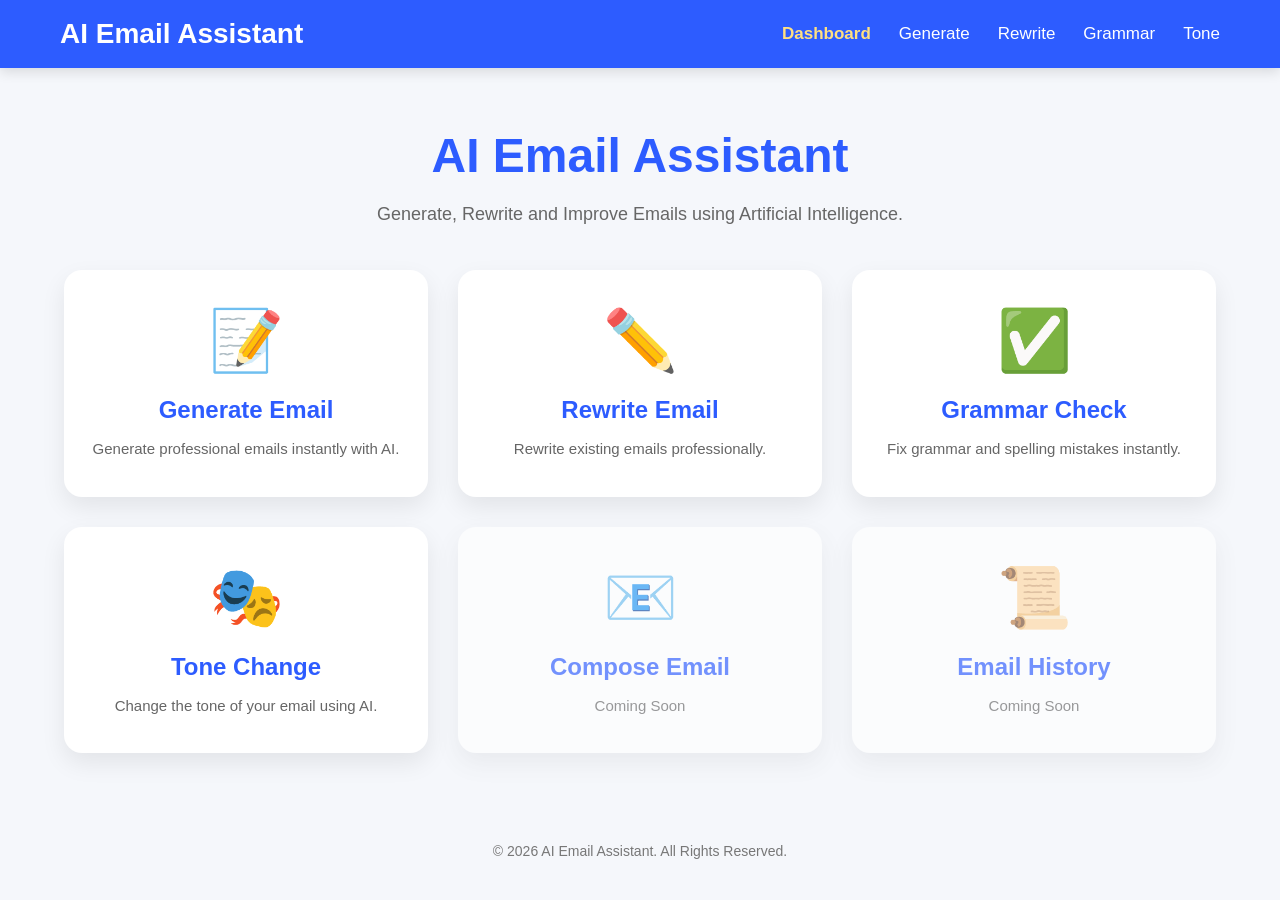
==== frontend/index.html @ d3bc430f "Completed frontend and backend for Tone Change feature" ====
<!DOCTYPE html>
<html lang="en">

<head>
    <meta charset="UTF-8">
    <meta name="viewport" content="width=device-width, initial-scale=1.0">
    <title>AI Email Assistant</title>

    <link rel="stylesheet" href="css/common.css">
    <link rel="stylesheet" href="css/dashboard.css">
</head>

<body>

    <!-- ================= NAVBAR ================= -->

    <nav class="navbar">

        <div class="logo">
            AI Email Assistant
        </div>

        <ul class="nav-links">
            <li><a href="index.html" class="active">Dashboard</a></li>
            <li><a href="email.html">Generate</a></li>
            <li><a href="rewrite.html">Rewrite</a></li>
            <li><a href="grammar.html">Grammar</a></li>
            <li><a href="tone.html">Tone</a></li>
        </ul>

    </nav>

    <!-- ================= HERO ================= -->

    <section class="hero">

        <h1>AI Email Assistant</h1>

        <p>
            Generate, Rewrite and Improve Emails using Artificial Intelligence.
        </p>

    </section>

    <!-- ================= FEATURES ================= -->

    <main class="container">

        <section class="features">

            <a href="email.html" class="feature-card">

                <div class="feature-icon">📝</div>

                <h2>Generate Email</h2>

                <p>
                    Generate professional emails instantly with AI.
                </p>

            </a>

            <a href="rewrite.html" class="feature-card">

                <div class="feature-icon">✏️</div>

                <h2>Rewrite Email</h2>

                <p>
                    Rewrite existing emails professionally.
                </p>

            </a>

            <a href="grammar.html" class="feature-card">

                <div class="feature-icon">✅</div>

                <h2>Grammar Check</h2>

                <p>
                    Fix grammar and spelling mistakes instantly.
                </p>

            </a>

            <a href="tone.html" class="feature-card">
                <div class="feature-icon">🎭</div>
                <h2>Tone Change</h2>
                <p>Change the tone of your email using AI.</p>
            </a>

            <div class="feature-card disabled">

                <div class="feature-icon">📧</div>

                <h2>Compose Email</h2>

                <p>
                    Coming Soon
                </p>

            </div>

            <div class="feature-card disabled">

                <div class="feature-icon">📜</div>

                <h2>Email History</h2>

                <p>
                    Coming Soon
                </p>

            </div>

        </section>

    </main>

    <!-- ================= FOOTER ================= -->

    <footer>

        <p>

            © 2026 AI Email Assistant. All Rights Reserved.

        </p>

    </footer>

    <script src="js/common.js"></script>
    <script src="js/dashboard.js"></script>

</body>

</html>
---- frontend/css/common.css ----
/* ===================================
   RESET
=================================== */

*{
    margin:0;
    padding:0;
    box-sizing:border-box;
    font-family:"Segoe UI", Tahoma, Geneva, Verdana, sans-serif;
}

html{
    scroll-behavior:smooth;
}

body{
    background:#f5f7fb;
    color:#333;
}

/* ===================================
   NAVBAR
=================================== */

.navbar{

    width:100%;

    background:#2d5cff;

    display:flex;

    justify-content:space-between;

    align-items:center;

    padding:18px 60px;

    box-shadow:0 4px 12px rgba(0,0,0,.12);

    position:sticky;

    top:0;

    z-index:999;

}

.logo{

    color:#fff;

    font-size:28px;

    font-weight:700;

}

.nav-links{

    display:flex;

    list-style:none;

    gap:28px;

}

.nav-links li{

    list-style:none;

}

.nav-links a{

    color:white;

    text-decoration:none;

    font-size:17px;

    transition:.3s;

}

.nav-links a:hover{

    color:#ffe082;

}

.nav-links a.active{

    color:#ffe082;

    font-weight:bold;

}

/* ===================================
   CONTAINER
=================================== */

.container{

    width:90%;

    max-width:1200px;

    margin:0 auto;

}

/* ===================================
   CARD
=================================== */

.card{

    background:white;

    border-radius:18px;

    box-shadow:0 8px 25px rgba(0,0,0,.08);

    padding:30px;

}

/* ===================================
   TITLES
=================================== */

.page-title{

    font-size:38px;

    color:#2d5cff;

    margin-bottom:10px;

    text-align:center;

}

.page-subtitle{

    text-align:center;

    color:#666;

    margin-bottom:35px;

    line-height:1.7;

}

.section-title{

    color:#2d5cff;

    margin-bottom:25px;

}

/* ===================================
   FORM
=================================== */

.form-group{

    margin-bottom:20px;

}

.form-group label{

    display:block;

    margin-bottom:8px;

    font-weight:600;

}

input,
select,
textarea{

    width:100%;

    padding:14px;

    border:1px solid #d9d9d9;

    border-radius:10px;

    outline:none;

    font-size:16px;

    transition:.3s;

}

input:focus,
select:focus,
textarea:focus{

    border-color:#2d5cff;

    box-shadow:0 0 8px rgba(45,92,255,.18);

}

textarea{

    resize:vertical;

    min-height:180px;

}

/* ===================================
   BUTTON
=================================== */

.btn{

    width:100%;

    background:#2d5cff;

    color:white;

    border:none;

    padding:15px;

    border-radius:10px;

    font-size:16px;

    cursor:pointer;

    transition:.3s;

}

.btn:hover{

    background:#2048da;

}

.btn:disabled{

    background:#b6c0db;

    cursor:not-allowed;

}

/* ===================================
   FOOTER
=================================== */

footer{

    text-align:center;

    padding:30px;

    color:#777;

    font-size:14px;

}

/* ===================================
   RESPONSIVE
=================================== */

@media(max-width:768px){

    .navbar{

        flex-direction:column;

        gap:18px;

        padding:20px;

    }

    .nav-links{

        flex-wrap:wrap;

        justify-content:center;

        gap:18px;

    }

    .page-title{

        font-size:30px;

    }

}
---- frontend/css/dashboard.css ----
/* ===========================
   HERO SECTION
=========================== */

.hero{
    width:90%;
    max-width:1200px;
    margin:60px auto 40px;
    text-align:center;
}

.hero h1{
    font-size:48px;
    color:#2d5cff;
    margin-bottom:15px;
}

.hero p{
    font-size:18px;
    color:#666;
    max-width:700px;
    margin:auto;
    line-height:1.8;
}

/* ===========================
   FEATURES GRID
=========================== */

.features{

    display:grid;

    grid-template-columns:repeat(auto-fit,minmax(280px,1fr));

    gap:30px;

    margin-bottom:60px;

}

/* ===========================
   FEATURE CARD
=========================== */

.feature-card{

    background:#fff;

    border-radius:18px;

    padding:35px 25px;

    text-align:center;

    text-decoration:none;

    color:#333;

    box-shadow:0 10px 25px rgba(0,0,0,.08);

    transition:.35s;

    display:flex;

    flex-direction:column;

    justify-content:center;

    align-items:center;

}

.feature-card:hover{

    transform:translateY(-10px);

    box-shadow:0 20px 40px rgba(0,0,0,.15);

}

.feature-icon{

    font-size:60px;

    margin-bottom:20px;

}

.feature-card h2{

    color:#2d5cff;

    margin-bottom:12px;

    font-size:24px;

}

.feature-card p{

    color:#666;

    line-height:1.7;

    font-size:15px;

}

/* ===========================
   COMING SOON
=========================== */

.disabled{

    opacity:.65;

    cursor:not-allowed;

}

.disabled:hover{

    transform:none;

    box-shadow:0 10px 25px rgba(0,0,0,.08);

}

/* ===========================
   RESPONSIVE
=========================== */

@media(max-width:768px){

    .hero{

        margin-top:40px;

    }

    .hero h1{

        font-size:36px;

    }

    .hero p{

        font-size:16px;

    }

}
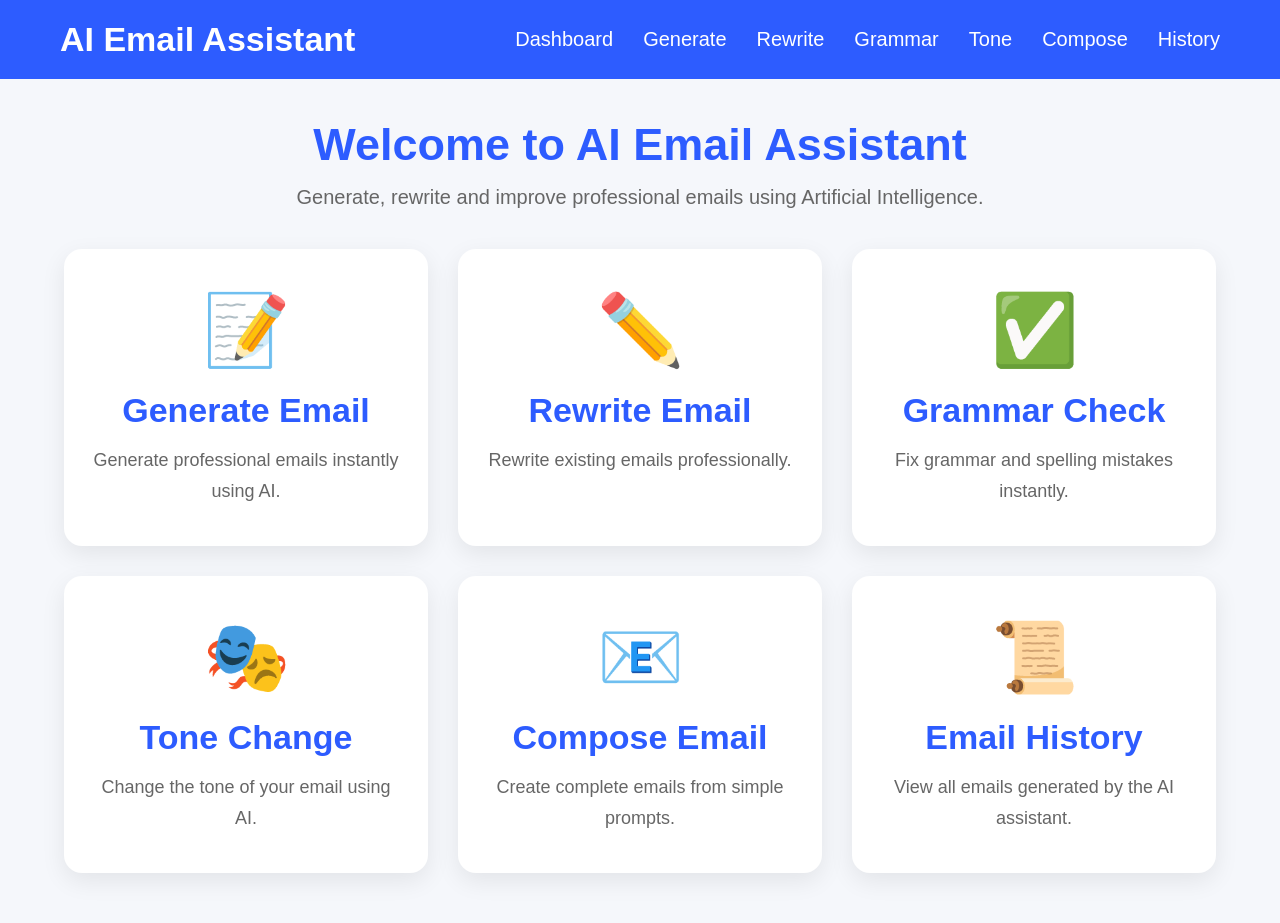
==== commit 2932e102: "Added compose and history to the project" ====
--- a/frontend/index.html
+++ b/frontend/index.html
@@ -2,17 +2,23 @@
 <html lang="en">
 
 <head>
+
     <meta charset="UTF-8">
-    <meta name="viewport" content="width=device-width, initial-scale=1.0">
+
+    <meta name="viewport"
+          content="width=device-width, initial-scale=1.0">
+
     <title>AI Email Assistant</title>
 
-    <link rel="stylesheet" href="css/common.css">
     <link rel="stylesheet" href="css/dashboard.css">
+
 </head>
 
 <body>
 
-    <!-- ================= NAVBAR ================= -->
+    <!-- =======================
+         Navigation Bar
+    ======================== -->
 
     <nav class="navbar">
 
@@ -21,117 +27,165 @@
         </div>
 
         <ul class="nav-links">
-            <li><a href="index.html" class="active">Dashboard</a></li>
-            <li><a href="email.html">Generate</a></li>
-            <li><a href="rewrite.html">Rewrite</a></li>
-            <li><a href="grammar.html">Grammar</a></li>
-            <li><a href="tone.html">Tone</a></li>
+
+            <li>
+                <a href="index.html">Dashboard</a>
+            </li>
+
+            <li>
+                <a href="email.html">Generate</a>
+            </li>
+
+            <li>
+                <a href="rewrite.html">Rewrite</a>
+            </li>
+
+            <li>
+                <a href="grammar.html">Grammar</a>
+            </li>
+
+            <li>
+                <a href="tone.html">Tone</a>
+            </li>
+
+            <li>
+                <a href="compose.html">Compose</a>
+            </li>
+
+            <li>
+                <a href="history.html">History</a>
+            </li>
+
         </ul>
 
     </nav>
 
-    <!-- ================= HERO ================= -->
+    <!-- =======================
+         Hero Section
+    ======================== -->
 
     <section class="hero">
 
-        <h1>AI Email Assistant</h1>
+        <h1>Welcome to AI Email Assistant</h1>
 
         <p>
-            Generate, Rewrite and Improve Emails using Artificial Intelligence.
+
+            Generate, rewrite and improve professional emails
+            using Artificial Intelligence.
+
         </p>
 
     </section>
 
-    <!-- ================= FEATURES ================= -->
+    <!-- =======================
+         Dashboard Cards
+    ======================== -->
 
-    <main class="container">
+    <main class="dashboard">
 
-        <section class="features">
+        <!-- Generate -->
 
-            <a href="email.html" class="feature-card">
+        <div class="card"
+             onclick="window.location.href='email.html'">
 
-                <div class="feature-icon">📝</div>
+            <div class="card-icon">📝</div>
 
-                <h2>Generate Email</h2>
+            <h2>Generate Email</h2>
 
-                <p>
-                    Generate professional emails instantly with AI.
-                </p>
+            <p>
 
-            </a>
+                Generate professional emails instantly using AI.
 
-            <a href="rewrite.html" class="feature-card">
+            </p>
 
-                <div class="feature-icon">✏️</div>
+        </div>
 
-                <h2>Rewrite Email</h2>
+        <!-- Rewrite -->
 
-                <p>
-                    Rewrite existing emails professionally.
-                </p>
+        <div class="card"
+             onclick="window.location.href='rewrite.html'">
 
-            </a>
+            <div class="card-icon">✏️</div>
 
-            <a href="grammar.html" class="feature-card">
+            <h2>Rewrite Email</h2>
 
-                <div class="feature-icon">✅</div>
+            <p>
 
-                <h2>Grammar Check</h2>
+                Rewrite existing emails professionally.
 
-                <p>
-                    Fix grammar and spelling mistakes instantly.
-                </p>
+            </p>
 
-            </a>
+        </div>
 
-            <a href="tone.html" class="feature-card">
-                <div class="feature-icon">🎭</div>
-                <h2>Tone Change</h2>
-                <p>Change the tone of your email using AI.</p>
-            </a>
+        <!-- Grammar -->
 
-            <div class="feature-card disabled">
+        <div class="card"
+             onclick="window.location.href='grammar.html'">
 
-                <div class="feature-icon">📧</div>
+            <div class="card-icon">✅</div>
 
-                <h2>Compose Email</h2>
+            <h2>Grammar Check</h2>
 
-                <p>
-                    Coming Soon
-                </p>
+            <p>
 
-            </div>
+                Fix grammar and spelling mistakes instantly.
 
-            <div class="feature-card disabled">
+            </p>
 
-                <div class="feature-icon">📜</div>
+        </div>
 
-                <h2>Email History</h2>
+        <!-- Tone -->
 
-                <p>
-                    Coming Soon
-                </p>
+        <div class="card"
+             onclick="window.location.href='tone.html'">
 
-            </div>
+            <div class="card-icon">🎭</div>
 
-        </section>
+            <h2>Tone Change</h2>
+
+            <p>
+
+                Change the tone of your email using AI.
+
+            </p>
+
+        </div>
+
+        <!-- Compose -->
+
+        <div class="card"
+             onclick="window.location.href='compose.html'">
+
+            <div class="card-icon">📧</div>
+
+            <h2>Compose Email</h2>
+
+            <p>
+
+                Create complete emails from simple prompts.
+
+            </p>
+
+        </div>
+
+        <!-- History -->
+
+        <div class="card"
+             onclick="window.location.href='history.html'">
+
+            <div class="card-icon">📜</div>
+
+            <h2>Email History</h2>
+
+            <p>
+
+                View all emails generated by the AI assistant.
+
+            </p>
+
+        </div>
 
     </main>
-
-    <!-- ================= FOOTER ================= -->
-
-    <footer>
-
-        <p>
-
-            © 2026 AI Email Assistant. All Rights Reserved.
-
-        </p>
-
-    </footer>
-
-    <script src="js/common.js"></script>
-    <script src="js/dashboard.js"></script>
 
 </body>
 
--- a/frontend/css/dashboard.css
+++ b/frontend/css/dashboard.css
@@ -1,154 +1,146 @@
-/* ===========================
-   HERO SECTION
-=========================== */
+/* ==========================
+   RESET
+========================== */
+
+*{
+    margin:0;
+    padding:0;
+    box-sizing:border-box;
+    font-family:Arial, Helvetica, sans-serif;
+}
+
+body{
+    background:#f5f7fb;
+}
+
+/* ==========================
+   NAVBAR
+========================== */
+
+.navbar{
+    background:#2d5cff;
+    color:white;
+    display:flex;
+    justify-content:space-between;
+    align-items:center;
+    padding:20px 60px;
+}
+
+.logo{
+    font-size:34px;
+    font-weight:bold;
+}
+
+.nav-links{
+    list-style:none;
+    display:flex;
+    gap:30px;
+}
+
+.nav-links a{
+    color:white;
+    text-decoration:none;
+    font-size:20px;
+    transition:.3s;
+}
+
+.nav-links a:hover{
+    color:#ffd54f;
+}
+
+/* ==========================
+   HERO
+========================== */
 
 .hero{
-    width:90%;
-    max-width:1200px;
-    margin:60px auto 40px;
     text-align:center;
+    margin:40px 0;
 }
 
 .hero h1{
-    font-size:48px;
+    font-size:45px;
     color:#2d5cff;
     margin-bottom:15px;
 }
 
 .hero p{
-    font-size:18px;
+    font-size:20px;
     color:#666;
-    max-width:700px;
-    margin:auto;
-    line-height:1.8;
 }
 
-/* ===========================
-   FEATURES GRID
-=========================== */
+/* ==========================
+   DASHBOARD
+========================== */
 
-.features{
-
+.dashboard{
+    width:90%;
+    max-width:1300px;
+    margin:auto;
     display:grid;
-
-    grid-template-columns:repeat(auto-fit,minmax(280px,1fr));
-
+    grid-template-columns:repeat(auto-fit,minmax(320px,1fr));
     gap:30px;
-
-    margin-bottom:60px;
-
+    padding-bottom:50px;
 }
 
-/* ===========================
-   FEATURE CARD
-=========================== */
+/* ==========================
+   CARD
+========================== */
 
-.feature-card{
-
-    background:#fff;
-
+.card{
+    background:white;
     border-radius:18px;
-
-    padding:35px 25px;
-
+    padding:40px 25px;
     text-align:center;
-
-    text-decoration:none;
-
-    color:#333;
-
-    box-shadow:0 10px 25px rgba(0,0,0,.08);
-
-    transition:.35s;
-
-    display:flex;
-
-    flex-direction:column;
-
-    justify-content:center;
-
-    align-items:center;
-
+    cursor:pointer;
+    transition:.3s;
+    box-shadow:0 8px 25px rgba(0,0,0,.08);
 }
 
-.feature-card:hover{
-
-    transform:translateY(-10px);
-
-    box-shadow:0 20px 40px rgba(0,0,0,.15);
-
+.card:hover{
+    transform:translateY(-8px);
+    box-shadow:0 18px 40px rgba(0,0,0,.15);
 }
 
-.feature-icon{
-
-    font-size:60px;
-
+.card-icon{
+    font-size:70px;
     margin-bottom:20px;
-
 }
 
-.feature-card h2{
-
+.card h2{
     color:#2d5cff;
-
-    margin-bottom:12px;
-
-    font-size:24px;
-
+    margin-bottom:15px;
+    font-size:34px;
 }
 
-.feature-card p{
-
+.card p{
     color:#666;
-
+    font-size:18px;
     line-height:1.7;
-
-    font-size:15px;
-
 }
 
-/* ===========================
-   COMING SOON
-=========================== */
-
-.disabled{
-
-    opacity:.65;
-
-    cursor:not-allowed;
-
-}
-
-.disabled:hover{
-
-    transform:none;
-
-    box-shadow:0 10px 25px rgba(0,0,0,.08);
-
-}
-
-/* ===========================
-   RESPONSIVE
-=========================== */
+/* ==========================
+   MOBILE
+========================== */
 
 @media(max-width:768px){
 
-    .hero{
+.navbar{
+    flex-direction:column;
+    gap:20px;
+    padding:20px;
+}
 
-        margin-top:40px;
+.nav-links{
+    flex-wrap:wrap;
+    justify-content:center;
+}
 
-    }
+.hero h1{
+    font-size:35px;
+}
 
-    .hero h1{
-
-        font-size:36px;
-
-    }
-
-    .hero p{
-
-        font-size:16px;
-
-    }
+.hero p{
+    font-size:17px;
+}
 
 }
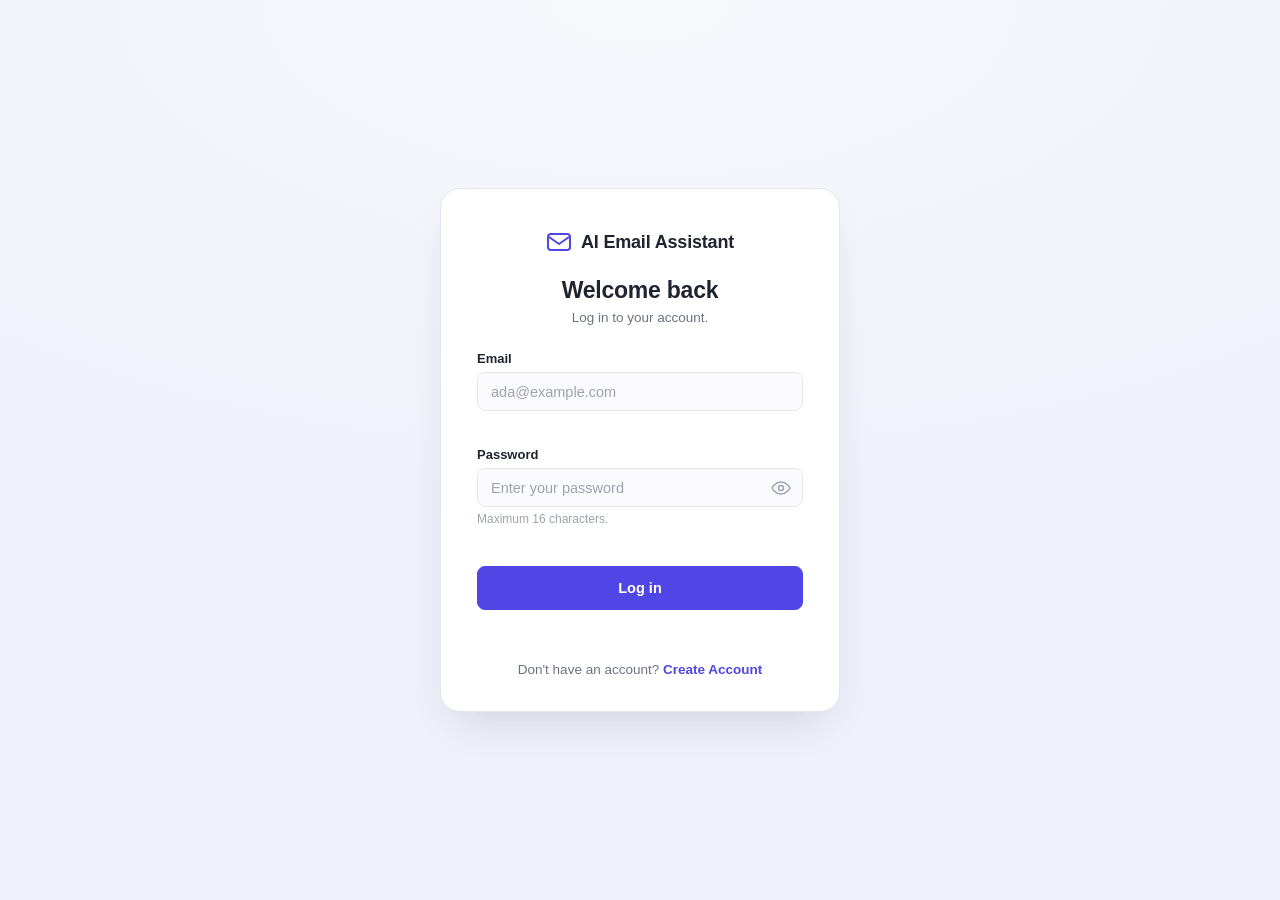
==== commit e43806a6: "debugging the final code now app is ready" ====
--- a/frontend/index.html
+++ b/frontend/index.html
@@ -54,6 +54,10 @@
 
             <li>
                 <a href="history.html">History</a>
+            </li>
+
+            <li>
+                <button id="logoutBtn" class="logout-btn">Logout</button>
             </li>
 
         </ul>
@@ -187,6 +191,9 @@
 
     </main>
 
+    <script src="js/Api.js"></script>
+    <script src="js/dashboard.js"></script>
+
 </body>
 
 </html>
--- a/frontend/css/dashboard.css
+++ b/frontend/css/dashboard.css
@@ -46,6 +46,22 @@
 
 .nav-links a:hover{
     color:#ffd54f;
+}
+
+.logout-btn{
+    background:transparent;
+    border:1px solid white;
+    color:white;
+    font-size:16px;
+    padding:6px 16px;
+    border-radius:6px;
+    cursor:pointer;
+    transition:.3s;
+}
+
+.logout-btn:hover{
+    background:white;
+    color:#2d5cff;
 }
 
 /* ==========================
